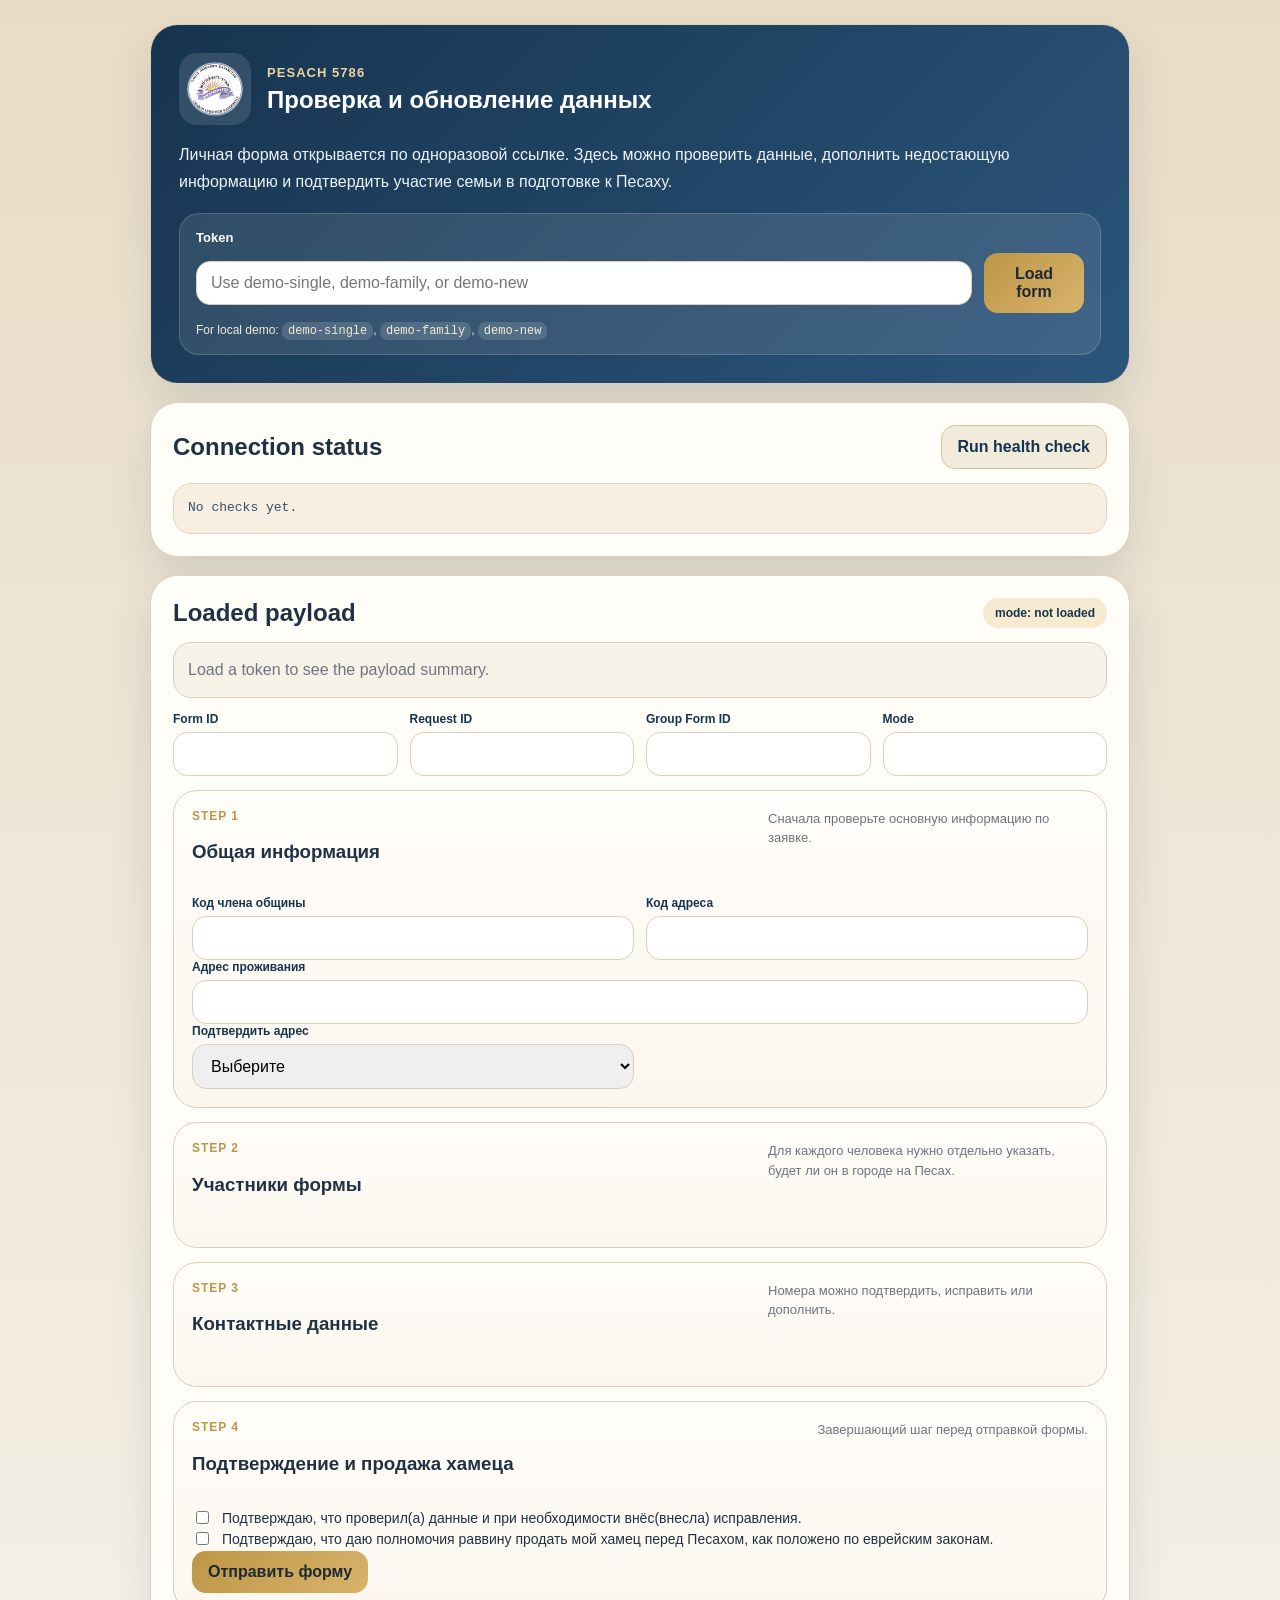
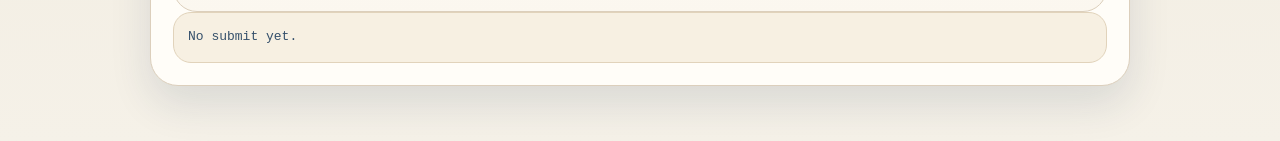
==== public/form.html @ 337637ea "Initial project setup" ====
<!DOCTYPE html>
<html lang="ru" dir="ltr">
<head>
  <meta charset="UTF-8">
  <meta name="viewport" content="width=device-width, initial-scale=1.0">
  <title>Pesach Form</title>
  <link rel="stylesheet" href="./styles.css">
</head>
<body>
  <main class="page">
    <section class="hero">
      <div class="brand">
        <img src="./assets/logo/logo2%20-.png" alt="Organization logo" class="logo">
        <div>
          <p class="eyebrow">Pesach 5786</p>
          <h1>Проверка и обновление данных</h1>
        </div>
      </div>
      <p class="intro">
        Личная форма открывается по одноразовой ссылке. Здесь можно проверить данные,
        дополнить недостающую информацию и подтвердить участие семьи в подготовке к Песаху.
      </p>
      <div class="token-box">
        <label for="tokenInput">Token</label>
        <div class="token-row">
          <input id="tokenInput" type="text" placeholder="Use demo-single, demo-family, or demo-new">
          <button id="loadBtn" type="button">Load form</button>
        </div>
        <p class="token-hint">For local demo: <code>demo-single</code>, <code>demo-family</code>, <code>demo-new</code></p>
      </div>
    </section>

    <section class="panel">
      <div class="panel-head">
        <h2>Connection status</h2>
        <button id="healthBtn" type="button" class="secondary">Run health check</button>
      </div>
      <pre id="healthOutput" class="output">No checks yet.</pre>
    </section>

    <section class="panel">
      <div class="panel-head">
        <h2>Loaded payload</h2>
        <span id="modeBadge" class="badge">mode: not loaded</span>
      </div>
      <div id="payloadSummary" class="summary">Load a token to see the payload summary.</div>

      <form id="form" class="form">
        <div class="meta-grid">
          <label>
            <span>Form ID</span>
            <input id="formId" name="form_id" type="text" readonly>
          </label>
          <label>
            <span>Request ID</span>
            <input id="requestId" name="request_id" type="text" readonly>
          </label>
          <label>
            <span>Group Form ID</span>
            <input id="groupFormId" name="group_form_id" type="text" readonly>
          </label>
          <label>
            <span>Mode</span>
            <input id="modeField" name="mode" type="text" readonly>
          </label>
        </div>

        <section class="section-card">
          <div class="section-head">
            <div>
              <p class="section-kicker">Step 1</p>
              <h3>Общая информация</h3>
            </div>
            <span class="section-note">Сначала проверьте основную информацию по заявке.</span>
          </div>

          <div class="grid">
            <label>
              <span>Код члена общины</span>
              <input id="memberCode" name="member_code" type="text" readonly>
            </label>
            <label>
              <span>Код адреса</span>
              <input id="addressCode" name="address_code" type="text" readonly>
            </label>
          </div>

          <label class="full">
            <span>Адрес проживания</span>
            <input id="address" name="address" type="text">
          </label>

          <div class="grid">
            <label>
              <span>Подтвердить адрес</span>
              <select id="addressConfirmed" name="address_confirmed">
                <option value="">Выберите</option>
                <option value="yes">Да</option>
                <option value="no">Нет, нужно исправить</option>
              </select>
            </label>
            <label id="newAddressWrap" class="hidden">
              <span>Новый адрес</span>
              <input id="newAddress" name="new_address" type="text">
            </label>
          </div>
        </section>

        <section class="section-card">
          <div class="section-head">
            <div>
              <p class="section-kicker">Step 2</p>
              <h3>Участники формы</h3>
            </div>
            <span class="section-note">Для каждого человека нужно отдельно указать, будет ли он в городе на Песах.</span>
          </div>

          <div id="personsContainer" class="person-stack"></div>

          <div id="addMemberWrap" class="inline-actions hidden">
            <button id="addMemberBtn" type="button" class="secondary">Добавить члена семьи</button>
          </div>
        </section>

        <section class="section-card">
          <div class="section-head">
            <div>
              <p class="section-kicker">Step 3</p>
              <h3>Контактные данные</h3>
            </div>
            <span class="section-note">Номера можно подтвердить, исправить или дополнить.</span>
          </div>

          <div id="contactsContainer" class="contact-stack"></div>
        </section>

        <section class="section-card">
          <div class="section-head">
            <div>
              <p class="section-kicker">Step 4</p>
              <h3>Подтверждение и продажа хамеца</h3>
            </div>
            <span class="section-note">Завершающий шаг перед отправкой формы.</span>
          </div>

          <label class="check">
            <input id="detailsConfirmed" name="details_confirmed" type="checkbox">
            <span>Подтверждаю, что проверил(а) данные и при необходимости внёс(внесла) исправления.</span>
          </label>

          <label class="check">
            <input id="chametz" name="chametz_sale_confirmation" type="checkbox">
            <span>Подтверждаю, что даю полномочия раввину продать мой хамец перед Песахом, как положено по еврейским законам.</span>
          </label>

          <div class="actions">
            <button id="submitBtn" type="submit">Отправить форму</button>
          </div>
        </section>
      </form>

      <pre id="submitOutput" class="output">No submit yet.</pre>
    </section>
  </main>

  <script src="./app.js"></script>
</body>
</html>
---- public/styles.css ----
:root{
  --bg:#efe6d6;
  --paper:#fffdf8;
  --ink:#203143;
  --muted:#6e7580;
  --navy:#16344f;
  --navy-2:#2c557b;
  --gold:#bd9646;
  --gold-soft:#f6ead1;
  --line:#dccfbc;
  --soft:#f7f2e8;
  --shadow:0 18px 42px rgba(24,52,79,.12);
}
*{box-sizing:border-box}
body{
  margin:0;
  font-family:"Segoe UI",Arial,sans-serif;
  background:linear-gradient(180deg,#e8dcc6 0%,#f5f1e8 100%);
  color:var(--ink);
}
.page{
  width:min(980px,94vw);
  margin:24px auto 56px;
  display:grid;
  gap:18px;
}
.hero,.panel{
  background:var(--paper);
  border:1px solid var(--line);
  border-radius:28px;
  box-shadow:var(--shadow);
}
.hero{
  padding:28px;
  background:linear-gradient(135deg,var(--navy) 0%,var(--navy-2) 100%);
  color:#fff;
}
.brand{
  display:flex;
  align-items:center;
  gap:16px;
  margin-bottom:16px;
}
.logo{
  width:72px;
  height:72px;
  object-fit:contain;
  border-radius:18px;
  background:rgba(255,255,255,.12);
  padding:8px;
}
.eyebrow{
  margin:0 0 6px;
  color:#ecd49d;
  font-size:13px;
  font-weight:800;
  letter-spacing:.08em;
  text-transform:uppercase;
}
h1,h2{margin:0}
.intro{
  margin:0 0 18px;
  color:#edf3f8;
  line-height:1.7;
}
.token-box{
  background:rgba(255,255,255,.1);
  border:1px solid rgba(255,255,255,.16);
  border-radius:20px;
  padding:16px;
}
.token-box label{
  display:block;
  margin-bottom:8px;
  font-size:13px;
  font-weight:700;
}
.token-hint{
  margin:10px 0 0;
  color:#f5ebd1;
  font-size:12px;
}
.token-hint code{
  background:rgba(255,255,255,.14);
  padding:2px 6px;
  border-radius:8px;
}
.token-row,.panel-head,.actions{
  display:flex;
  gap:12px;
  align-items:center;
}
.token-row input,.grid input,.grid select,.full input,.meta-grid input,.person-grid input,.person-grid select,.contact-grid input,.contact-grid select{
  width:100%;
  border:1.5px solid var(--line);
  border-radius:14px;
  padding:12px 14px;
  font:inherit;
}
.token-row input{
  background:#fff;
}
button{
  border:none;
  border-radius:14px;
  padding:12px 16px;
  font:inherit;
  font-weight:800;
  cursor:pointer;
  background:linear-gradient(135deg,var(--gold) 0%,#d8b36b 100%);
  color:#1c2935;
}
button.secondary{
  background:#f2eadb;
  border:1px solid #d7c49a;
  color:var(--navy);
}
.panel{
  padding:22px;
}
.panel-head{
  justify-content:space-between;
  margin-bottom:14px;
}
.badge{
  padding:8px 12px;
  border-radius:999px;
  background:var(--gold-soft);
  color:var(--navy);
  font-size:12px;
  font-weight:800;
}
.summary{
  background:var(--soft);
  border:1px solid var(--line);
  border-radius:18px;
  padding:14px;
  color:var(--muted);
  line-height:1.6;
  margin-bottom:14px;
}
.form{
  display:grid;
  gap:14px;
}
.meta-grid{
  display:grid;
  grid-template-columns:repeat(4,minmax(0,1fr));
  gap:12px;
}
.grid{
  display:grid;
  grid-template-columns:repeat(2,minmax(0,1fr));
  gap:12px;
}
.grid label,.full,.meta-grid label,.person-grid label,.contact-grid label{
  display:grid;
  gap:6px;
}
.grid span,.full span,.meta-grid span,.person-grid span,.contact-grid span{
  color:var(--navy);
  font-size:12px;
  font-weight:800;
}
.full input{
  background:#fff;
}
.section-card{
  border:1px solid var(--line);
  border-radius:24px;
  padding:18px;
  background:linear-gradient(180deg,#fffdfa 0%,#fbf7ef 100%);
}
.section-head{
  display:flex;
  justify-content:space-between;
  gap:16px;
  margin-bottom:14px;
}
.section-kicker{
  margin:0 0 5px;
  color:var(--gold);
  font-size:12px;
  font-weight:800;
  letter-spacing:.08em;
  text-transform:uppercase;
}
.section-note{
  max-width:320px;
  color:var(--muted);
  font-size:13px;
  line-height:1.5;
}
.person-stack,.contact-stack{
  display:grid;
  gap:14px;
}
.person-card,.contact-card{
  border:1px solid #e2d7c4;
  border-radius:20px;
  padding:16px;
  background:#fff;
}
.person-top,.contact-top{
  display:flex;
  align-items:center;
  justify-content:space-between;
  gap:12px;
  margin-bottom:14px;
}
.role-badge{
  display:inline-flex;
  align-items:center;
  padding:7px 11px;
  border-radius:999px;
  background:#f6ead1;
  color:var(--navy);
  font-size:12px;
  font-weight:800;
}
.person-grid,.contact-grid{
  display:grid;
  grid-template-columns:repeat(2,minmax(0,1fr));
  gap:12px;
}
.contact-list{
  display:grid;
  gap:12px;
}
.contact-item{
  border:1px dashed #dac9ad;
  border-radius:16px;
  padding:12px;
  background:#fcfaf6;
}
.requirement{
  margin:12px 0 0;
  color:#8f5c18;
  font-size:12px;
  font-weight:700;
}
.inline-actions{
  margin-top:12px;
  display:flex;
  justify-content:flex-start;
}
.hidden{
  display:none !important;
}
.check{
  display:flex;
  gap:10px;
  align-items:flex-start;
  font-size:14px;
  line-height:1.55;
}
.check input{
  margin-top:3px;
}
.output{
  margin:0;
  white-space:pre-wrap;
  background:#f7f0e2;
  border:1px solid #e1d3bb;
  border-radius:18px;
  padding:14px;
  color:#35506b;
  font-family:Consolas,monospace;
  font-size:13px;
  line-height:1.6;
}
@media (max-width:680px){
  .meta-grid,
  .person-grid,
  .contact-grid,
  .grid{grid-template-columns:1fr}
  .section-head,
  .brand,.token-row,.panel-head,.actions{flex-direction:column;align-items:stretch}
  .person-top,.contact-top{flex-direction:column;align-items:flex-start}
  .badge{align-self:flex-start}
}
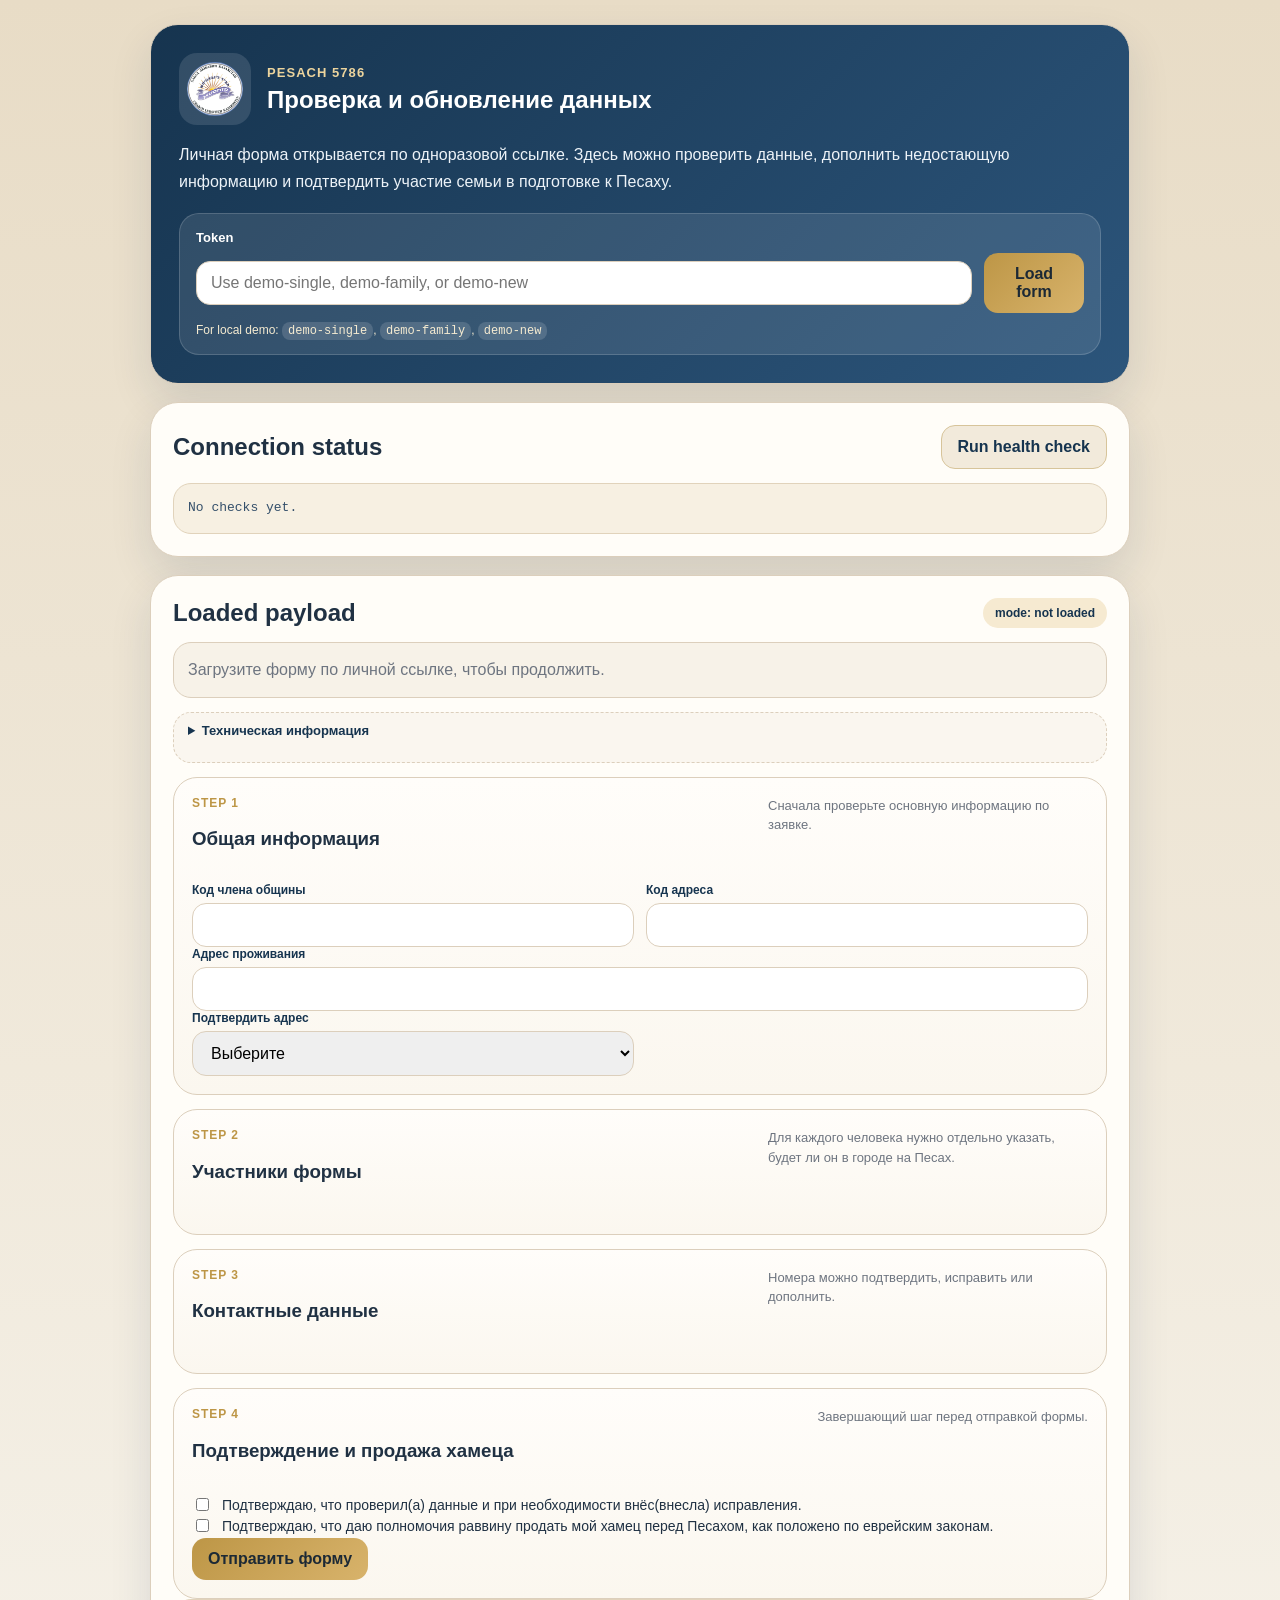
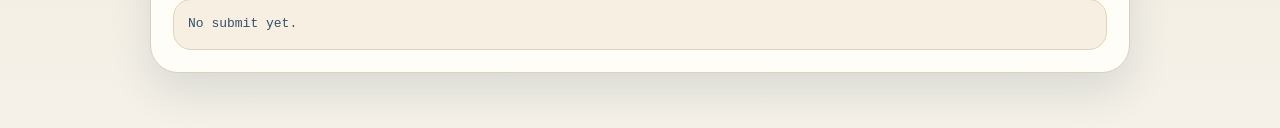
==== commit 24b61bf7: "Improve form UX and add field mapping CSV" ====
--- a/public/form.html
+++ b/public/form.html
@@ -43,27 +43,30 @@
         <h2>Loaded payload</h2>
         <span id="modeBadge" class="badge">mode: not loaded</span>
       </div>
-      <div id="payloadSummary" class="summary">Load a token to see the payload summary.</div>
+      <div id="payloadSummary" class="summary">Загрузите форму по личной ссылке, чтобы продолжить.</div>
 
       <form id="form" class="form">
-        <div class="meta-grid">
-          <label>
-            <span>Form ID</span>
-            <input id="formId" name="form_id" type="text" readonly>
-          </label>
-          <label>
-            <span>Request ID</span>
-            <input id="requestId" name="request_id" type="text" readonly>
-          </label>
-          <label>
-            <span>Group Form ID</span>
-            <input id="groupFormId" name="group_form_id" type="text" readonly>
-          </label>
-          <label>
-            <span>Mode</span>
-            <input id="modeField" name="mode" type="text" readonly>
-          </label>
-        </div>
+        <details class="tech-box">
+          <summary>Техническая информация</summary>
+          <div class="meta-grid">
+            <label>
+              <span>Form ID</span>
+              <input id="formId" name="form_id" type="text" readonly>
+            </label>
+            <label>
+              <span>Request ID</span>
+              <input id="requestId" name="request_id" type="text" readonly>
+            </label>
+            <label>
+              <span>Group Form ID</span>
+              <input id="groupFormId" name="group_form_id" type="text" readonly>
+            </label>
+            <label>
+              <span>Mode</span>
+              <input id="modeField" name="mode" type="text" readonly>
+            </label>
+          </div>
+        </details>
 
         <section class="section-card">
           <div class="section-head">
--- a/public/styles.css
+++ b/public/styles.css
@@ -143,6 +143,19 @@
   display:grid;
   gap:14px;
 }
+.tech-box{
+  border:1px dashed var(--line);
+  border-radius:18px;
+  padding:10px 14px 14px;
+  background:#faf6ef;
+}
+.tech-box summary{
+  cursor:pointer;
+  color:var(--navy);
+  font-size:13px;
+  font-weight:800;
+  margin-bottom:10px;
+}
 .meta-grid{
   display:grid;
   grid-template-columns:repeat(4,minmax(0,1fr));
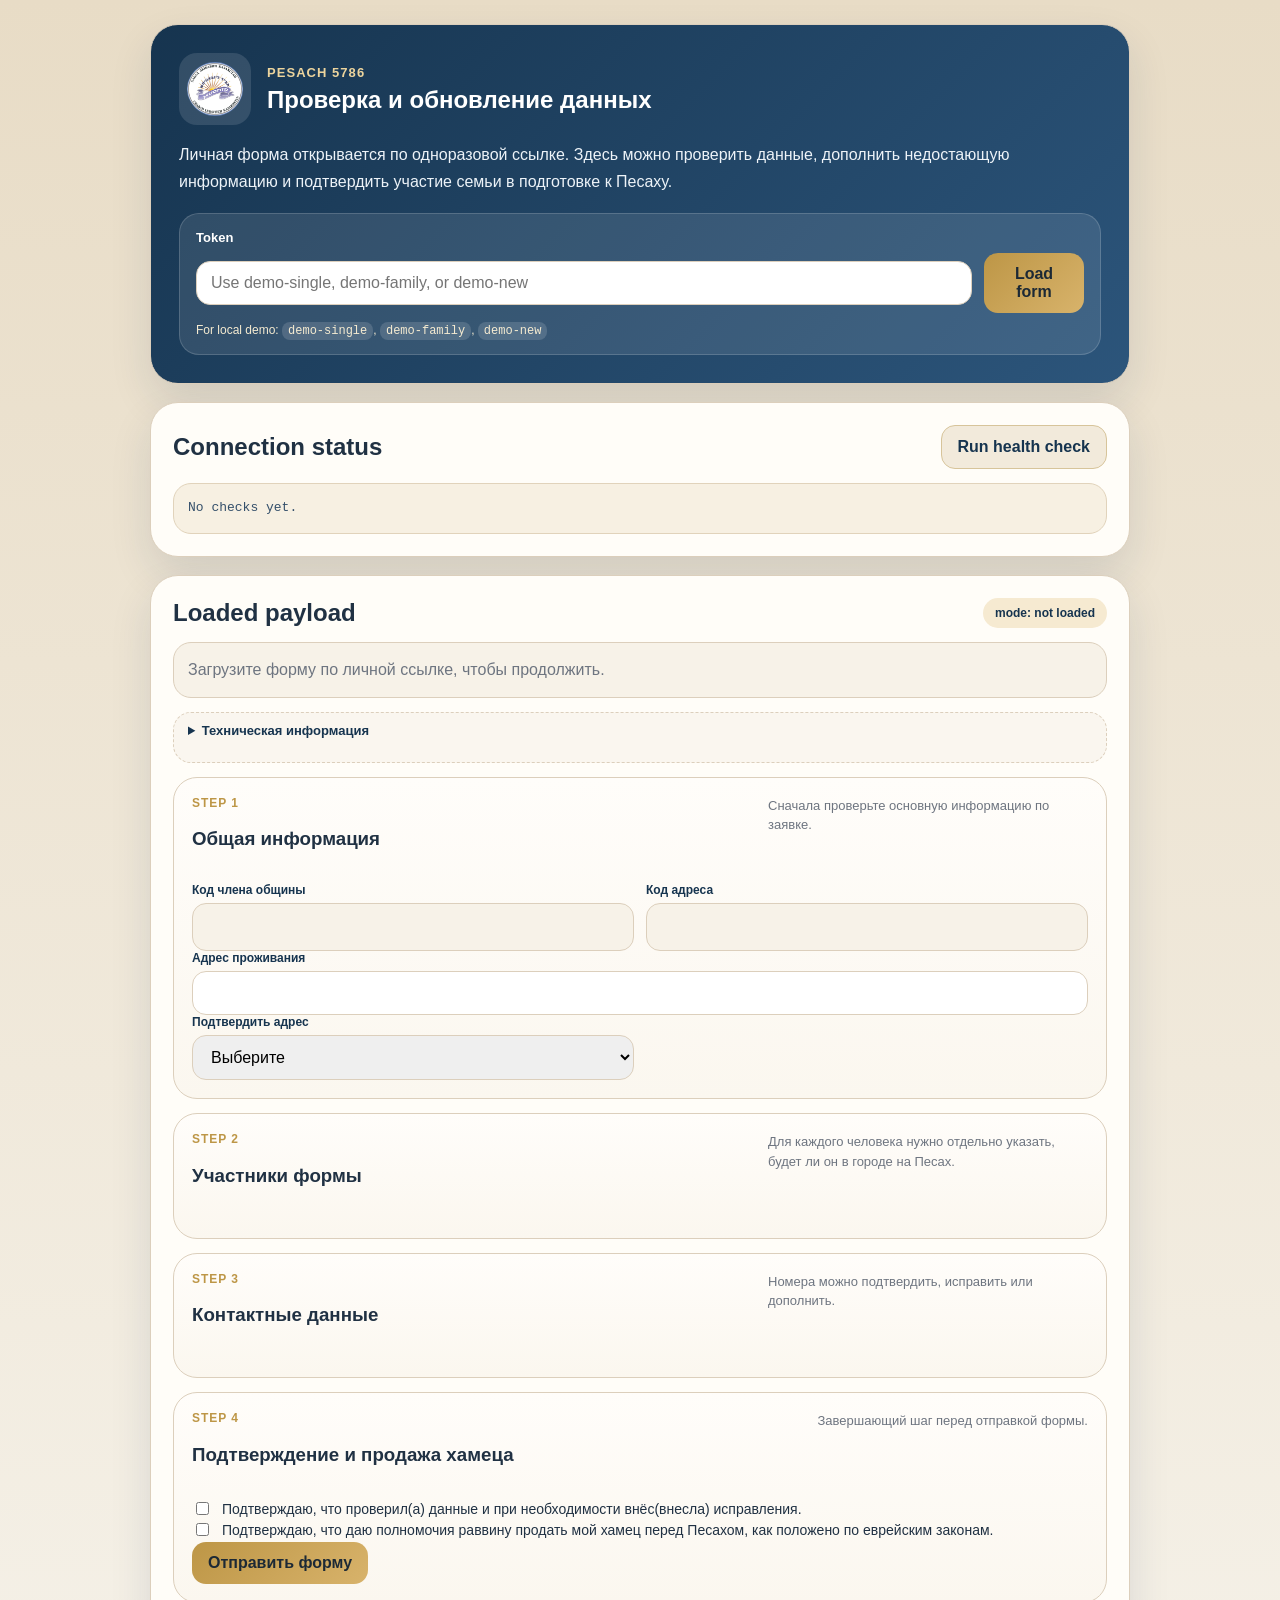
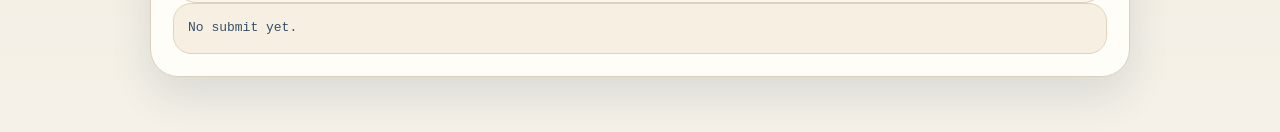
==== commit a7926b9a: "Improve live form loading and contact editing" ====
--- a/public/form.html
+++ b/public/form.html
@@ -20,7 +20,7 @@
         Личная форма открывается по одноразовой ссылке. Здесь можно проверить данные,
         дополнить недостающую информацию и подтвердить участие семьи в подготовке к Песаху.
       </p>
-      <div class="token-box">
+      <div id="tokenBox" class="token-box">
         <label for="tokenInput">Token</label>
         <div class="token-row">
           <input id="tokenInput" type="text" placeholder="Use demo-single, demo-family, or demo-new">
@@ -30,7 +30,7 @@
       </div>
     </section>
 
-    <section class="panel">
+    <section id="healthPanel" class="panel">
       <div class="panel-head">
         <h2>Connection status</h2>
         <button id="healthBtn" type="button" class="secondary">Run health check</button>
@@ -46,7 +46,7 @@
       <div id="payloadSummary" class="summary">Загрузите форму по личной ссылке, чтобы продолжить.</div>
 
       <form id="form" class="form">
-        <details class="tech-box">
+        <details id="techBox" class="tech-box">
           <summary>Техническая информация</summary>
           <div class="meta-grid">
             <label>
@@ -80,11 +80,11 @@
           <div class="grid">
             <label>
               <span>Код члена общины</span>
-              <input id="memberCode" name="member_code" type="text" readonly>
+              <div id="memberCode" class="info-value"></div>
             </label>
             <label>
               <span>Код адреса</span>
-              <input id="addressCode" name="address_code" type="text" readonly>
+              <div id="addressCode" class="info-value"></div>
             </label>
           </div>
 
--- a/public/styles.css
+++ b/public/styles.css
@@ -170,9 +170,24 @@
   display:grid;
   gap:6px;
 }
+.info-field{
+  display:grid;
+  gap:6px;
+}
 .grid span,.full span,.meta-grid span,.person-grid span,.contact-grid span{
   color:var(--navy);
   font-size:12px;
+  font-weight:800;
+}
+.info-value{
+  min-height:48px;
+  display:flex;
+  align-items:center;
+  padding:12px 14px;
+  border:1.5px solid var(--line);
+  border-radius:14px;
+  background:#f7f2e8;
+  color:var(--navy);
   font-weight:800;
 }
 .full input{
@@ -230,6 +245,12 @@
   color:var(--navy);
   font-size:12px;
   font-weight:800;
+}
+.person-badges{
+  display:flex;
+  flex-wrap:wrap;
+  gap:8px;
+  justify-content:flex-end;
 }
 .person-grid,.contact-grid{
   display:grid;
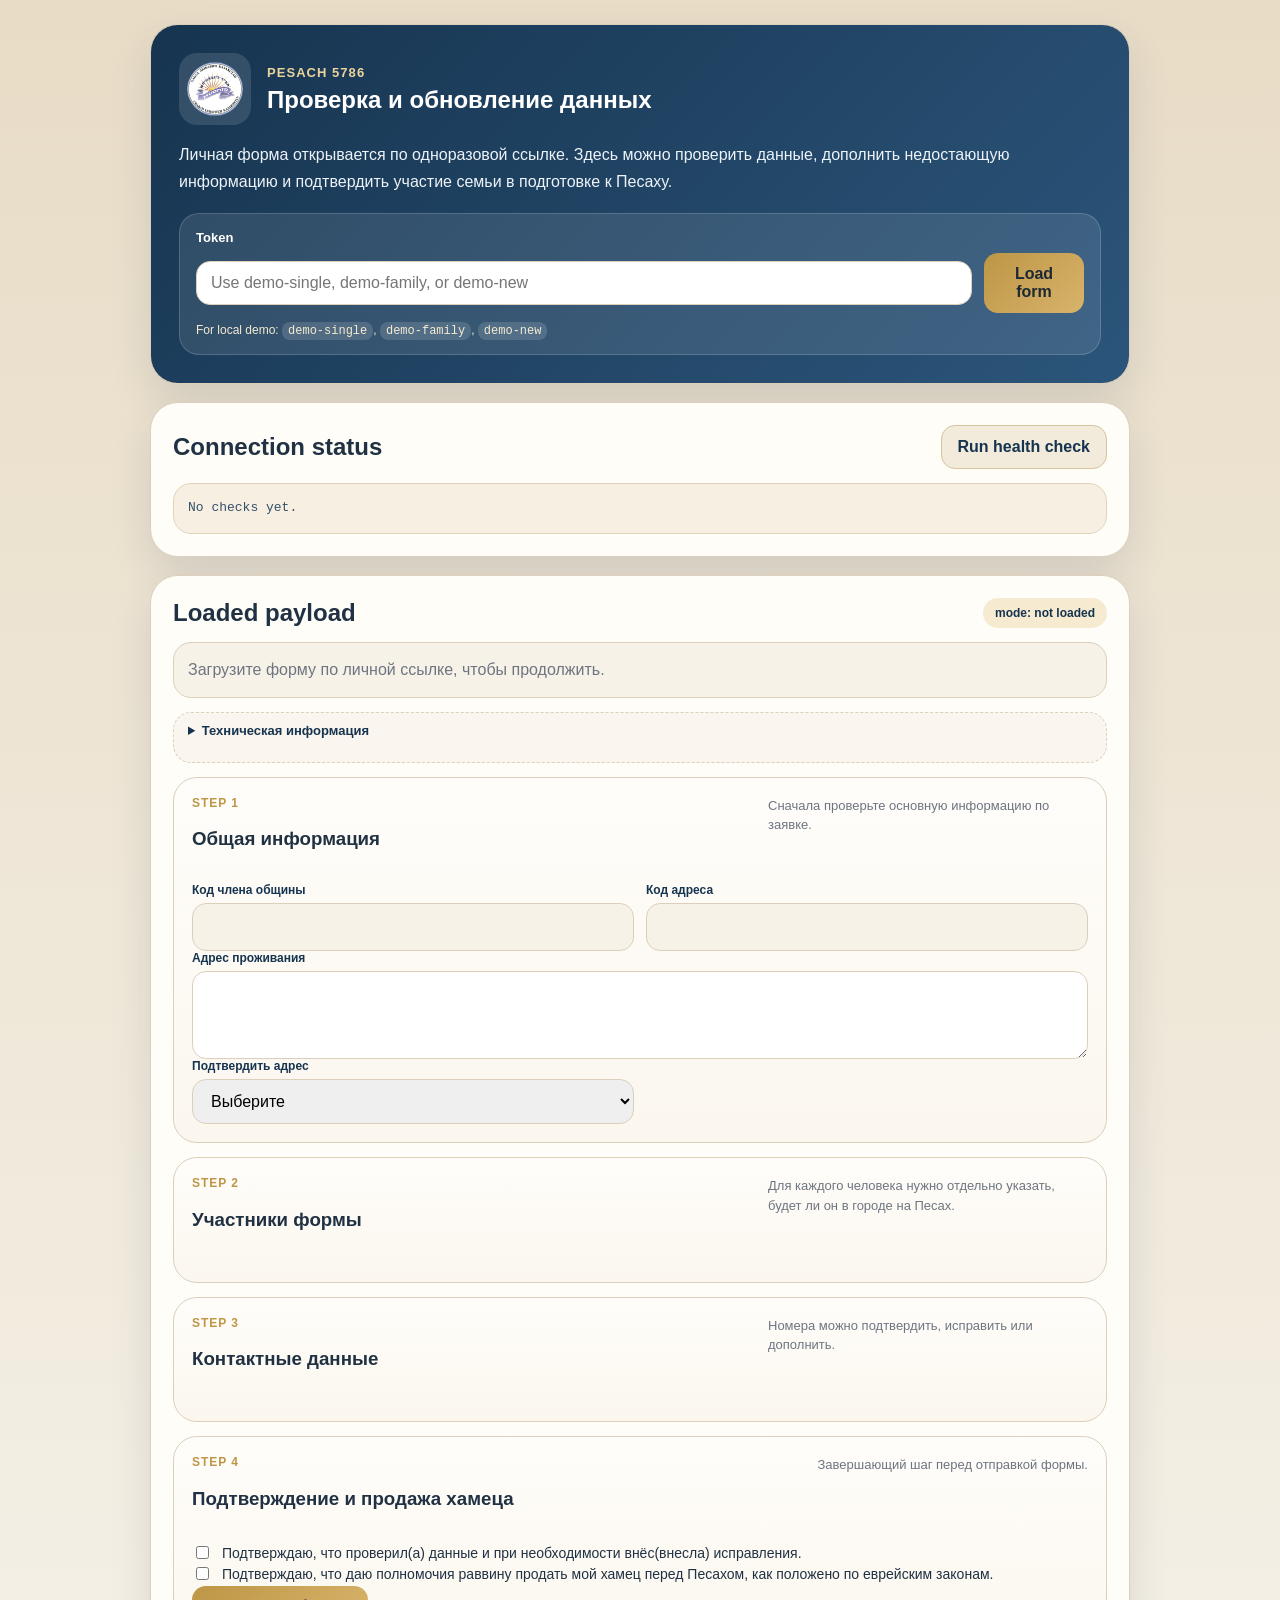
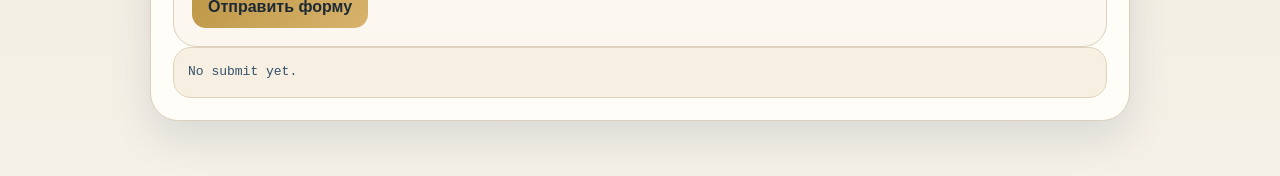
==== commit 71d84748: "Improve address field and checkbox submit" ====
--- a/public/form.html
+++ b/public/form.html
@@ -90,7 +90,7 @@
 
           <label class="full">
             <span>Адрес проживания</span>
-            <input id="address" name="address" type="text">
+            <textarea id="address" name="address" rows="3"></textarea>
           </label>
 
           <div class="grid">
@@ -104,7 +104,7 @@
             </label>
             <label id="newAddressWrap" class="hidden">
               <span>Новый адрес</span>
-              <input id="newAddress" name="new_address" type="text">
+              <textarea id="newAddress" name="new_address" rows="3"></textarea>
             </label>
           </div>
         </section>
--- a/public/styles.css
+++ b/public/styles.css
@@ -90,7 +90,7 @@
   gap:12px;
   align-items:center;
 }
-.token-row input,.grid input,.grid select,.full input,.meta-grid input,.person-grid input,.person-grid select,.contact-grid input,.contact-grid select{
+.token-row input,.grid input,.grid select,.grid textarea,.full input,.full textarea,.meta-grid input,.person-grid input,.person-grid select,.contact-grid input,.contact-grid select{
   width:100%;
   border:1.5px solid var(--line);
   border-radius:14px;
@@ -190,8 +190,13 @@
   color:var(--navy);
   font-weight:800;
 }
-.full input{
+.full input,.full textarea{
   background:#fff;
+}
+.full textarea,
+.grid textarea{
+  resize:vertical;
+  min-height:88px;
 }
 .section-card{
   border:1px solid var(--line);
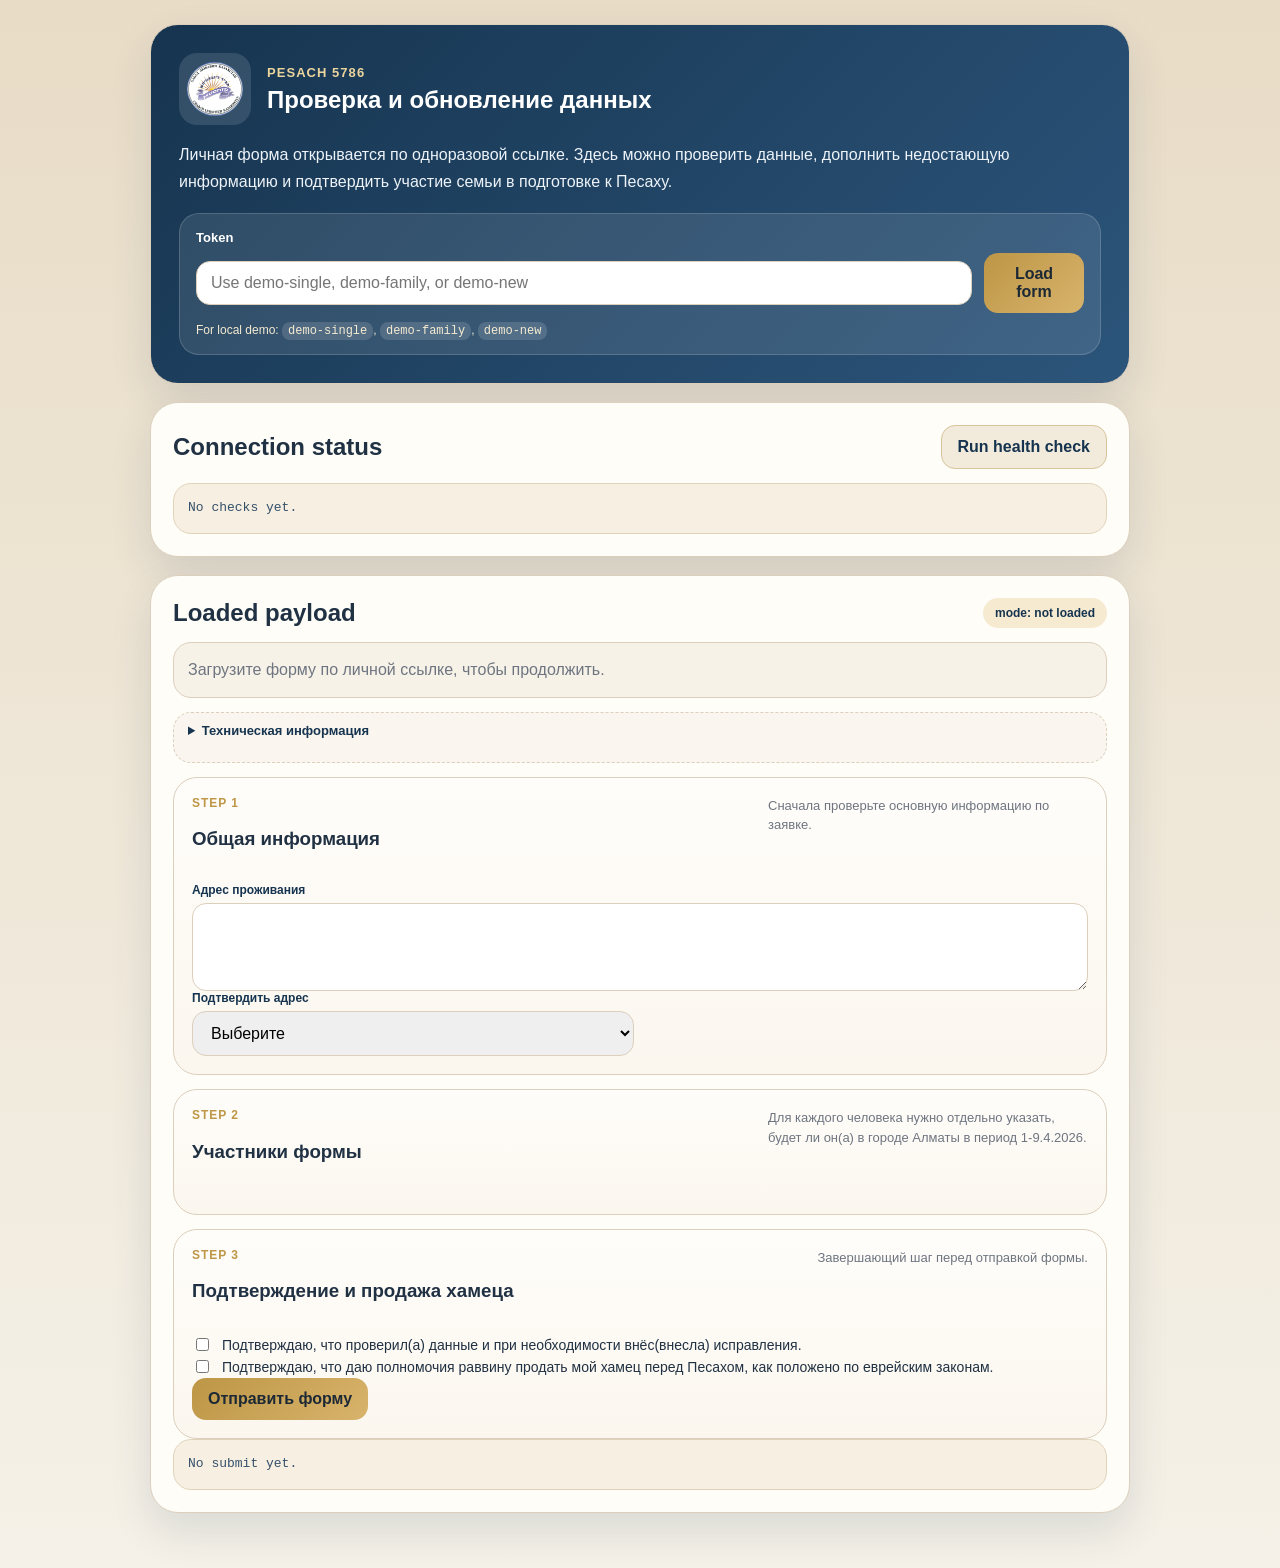
==== commit 3ea954a5: "Simplify form layout and remove duplicate sections" ====
--- a/public/form.html
+++ b/public/form.html
@@ -77,16 +77,7 @@
             <span class="section-note">Сначала проверьте основную информацию по заявке.</span>
           </div>
 
-          <div class="grid">
-            <label>
-              <span>Код члена общины</span>
-              <div id="memberCode" class="info-value"></div>
-            </label>
-            <label>
-              <span>Код адреса</span>
-              <div id="addressCode" class="info-value"></div>
-            </label>
-          </div>
+          
 
           <label class="full">
             <span>Адрес проживания</span>
@@ -115,7 +106,7 @@
               <p class="section-kicker">Step 2</p>
               <h3>Участники формы</h3>
             </div>
-            <span class="section-note">Для каждого человека нужно отдельно указать, будет ли он в городе на Песах.</span>
+            <span class="section-note">Для каждого человека нужно отдельно указать, будет ли он(а) в городе Алматы в период 1-9.4.2026.</span>
           </div>
 
           <div id="personsContainer" class="person-stack"></div>
@@ -125,22 +116,12 @@
           </div>
         </section>
 
+        
+
         <section class="section-card">
           <div class="section-head">
             <div>
               <p class="section-kicker">Step 3</p>
-              <h3>Контактные данные</h3>
-            </div>
-            <span class="section-note">Номера можно подтвердить, исправить или дополнить.</span>
-          </div>
-
-          <div id="contactsContainer" class="contact-stack"></div>
-        </section>
-
-        <section class="section-card">
-          <div class="section-head">
-            <div>
-              <p class="section-kicker">Step 4</p>
               <h3>Подтверждение и продажа хамеца</h3>
             </div>
             <span class="section-note">Завершающий шаг перед отправкой формы.</span>
--- a/public/styles.css
+++ b/public/styles.css
@@ -262,6 +262,17 @@
   grid-template-columns:repeat(2,minmax(0,1fr));
   gap:12px;
 }
+.subsection-title{
+  margin:16px 0 2px;
+  color:var(--navy);
+  font-size:14px;
+  font-weight:800;
+  letter-spacing:.04em;
+  text-transform:uppercase;
+}
+.full-span{
+  grid-column:1 / -1;
+}
 .contact-list{
   display:grid;
   gap:12px;
@@ -281,7 +292,14 @@
 .inline-actions{
   margin-top:12px;
   display:flex;
+  flex-wrap:wrap;
   justify-content:flex-start;
+  gap:10px;
+}
+.contact-lock-note{
+  color:var(--muted);
+  font-size:12px;
+  font-weight:700;
 }
 .hidden{
   display:none !important;
